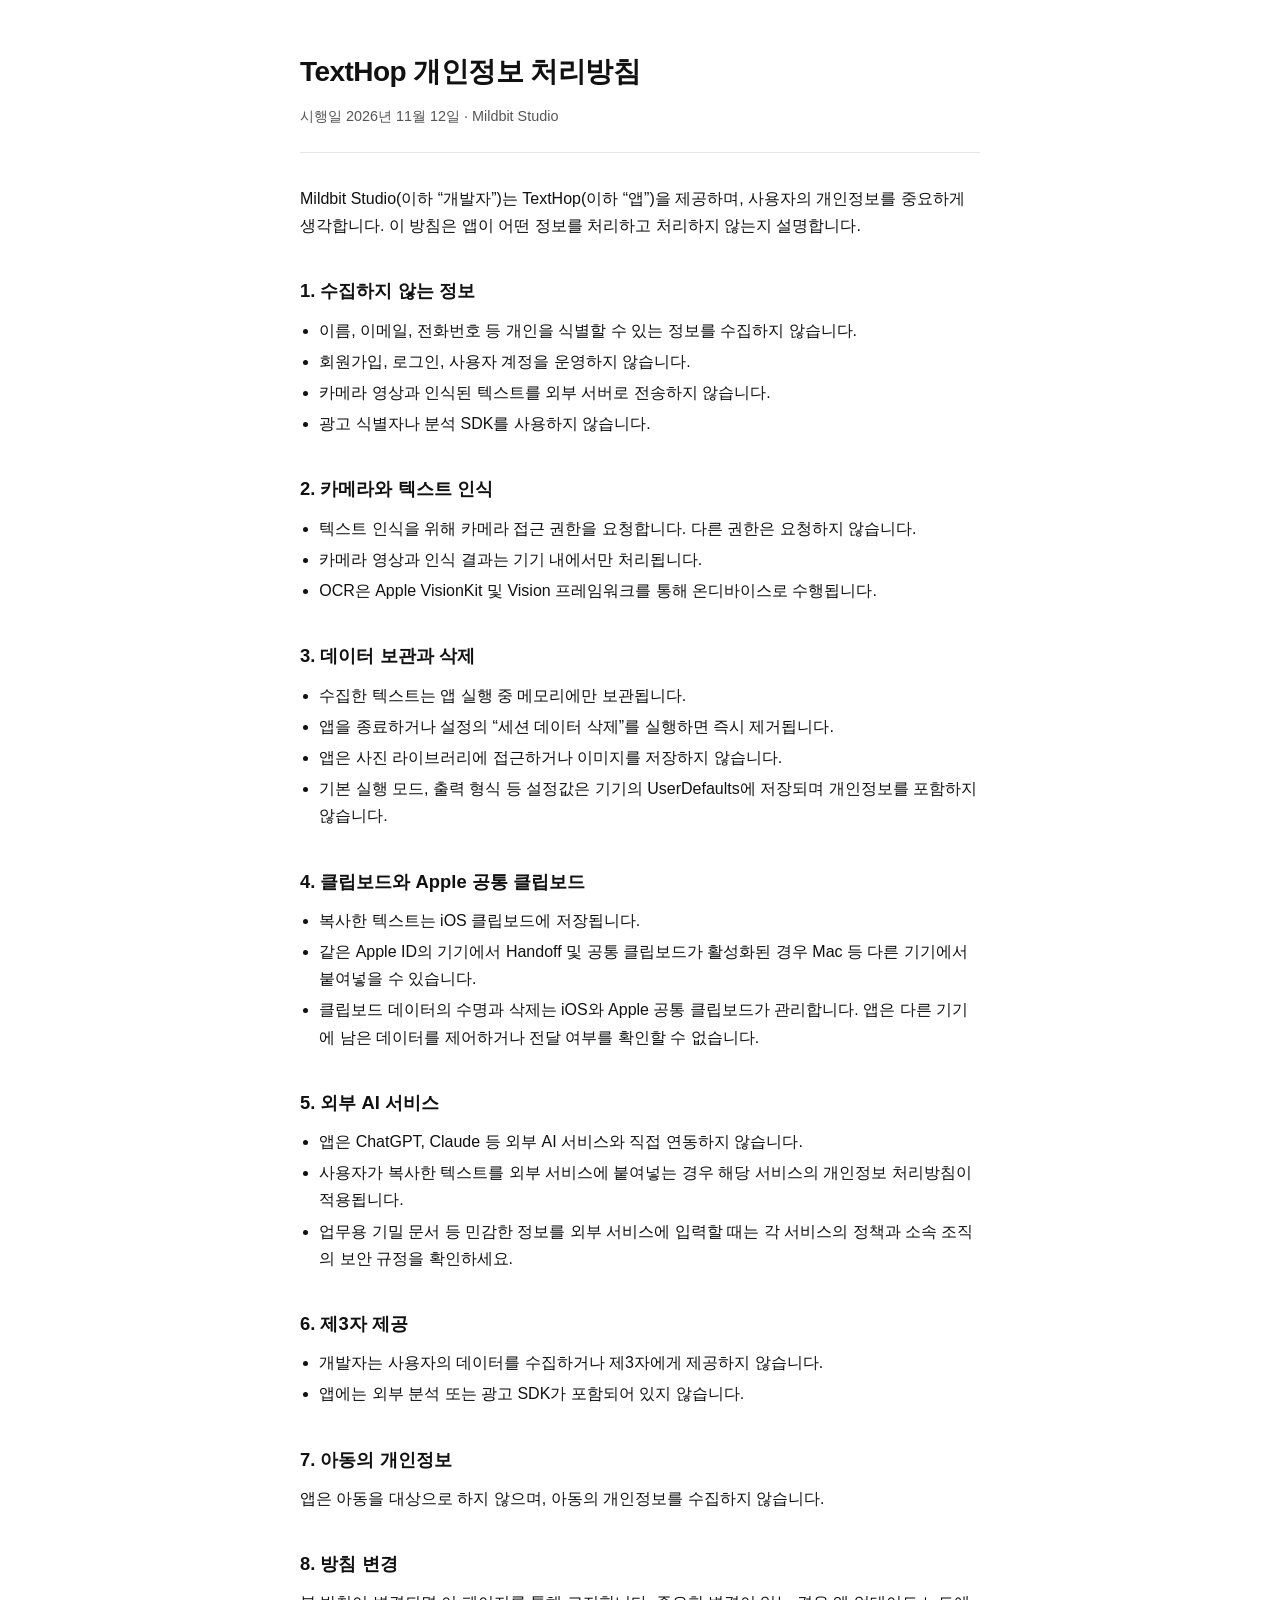
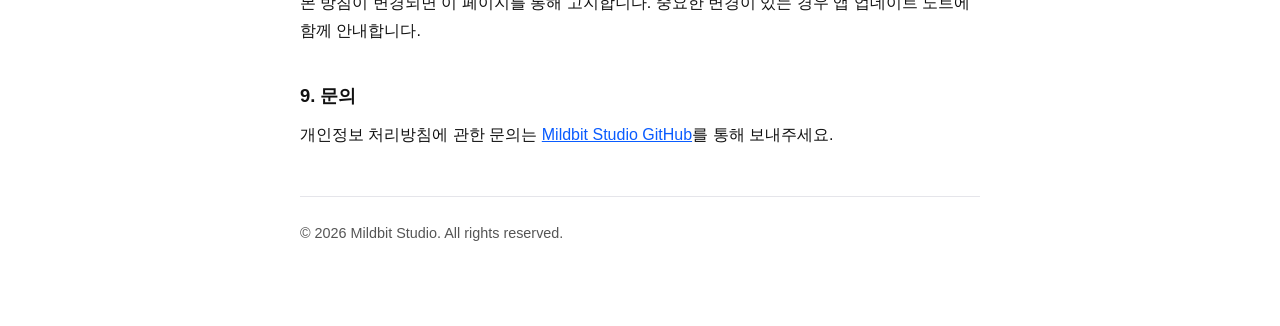
==== index.html @ 2c6ac292 "docs: TextHop 개인정보 처리방침 추가" ====
<!DOCTYPE html>
<html lang="ko">
<head>
<meta charset="utf-8">
<meta name="viewport" content="width=device-width, initial-scale=1">
<title>TextHop 개인정보 처리방침</title>
<style>
  :root {
    color-scheme: light dark;
    --fg: #111;
    --muted: #555;
    --bg: #fff;
    --accent: #0a5cff;
    --border: #e5e5ea;
    --code: #f4f4f7;
  }
  @media (prefers-color-scheme: dark) {
    :root {
      --fg: #f5f5f7;
      --muted: #a1a1a6;
      --bg: #0b0b0f;
      --accent: #5c9dff;
      --border: #2c2c30;
      --code: #1c1c21;
    }
  }
  * { box-sizing: border-box; }
  body {
    margin: 0;
    background: var(--bg);
    color: var(--fg);
    font: 16px/1.7 -apple-system, BlinkMacSystemFont, "Apple SD Gothic Neo", "Segoe UI", Roboto, sans-serif;
    -webkit-font-smoothing: antialiased;
  }
  main { max-width: 720px; margin: 0 auto; padding: 48px 20px 80px; }
  header { padding-bottom: 24px; border-bottom: 1px solid var(--border); margin-bottom: 32px; }
  h1 { font-size: 1.75rem; margin: 0 0 8px; letter-spacing: -0.02em; }
  .meta { color: var(--muted); font-size: 0.9rem; margin: 0; }
  h2 { font-size: 1.15rem; margin: 36px 0 10px; }
  p { margin: 10px 0; }
  ul { padding-left: 1.2em; margin: 10px 0; }
  li { margin: 4px 0; }
  a { color: var(--accent); }
  footer { margin-top: 48px; padding-top: 24px; border-top: 1px solid var(--border); color: var(--muted); font-size: 0.9rem; }
</style>
</head>
<body>
<main>
  <header>
    <h1>TextHop 개인정보 처리방침</h1>
    <p class="meta">시행일 2026년 11월 12일 · Mildbit Studio</p>
  </header>

  <p>Mildbit Studio(이하 “개발자”)는 TextHop(이하 “앱”)을 제공하며, 사용자의 개인정보를 중요하게 생각합니다. 이 방침은 앱이 어떤 정보를 처리하고 처리하지 않는지 설명합니다.</p>

  <h2>1. 수집하지 않는 정보</h2>
  <ul>
    <li>이름, 이메일, 전화번호 등 개인을 식별할 수 있는 정보를 수집하지 않습니다.</li>
    <li>회원가입, 로그인, 사용자 계정을 운영하지 않습니다.</li>
    <li>카메라 영상과 인식된 텍스트를 외부 서버로 전송하지 않습니다.</li>
    <li>광고 식별자나 분석 SDK를 사용하지 않습니다.</li>
  </ul>

  <h2>2. 카메라와 텍스트 인식</h2>
  <ul>
    <li>텍스트 인식을 위해 카메라 접근 권한을 요청합니다. 다른 권한은 요청하지 않습니다.</li>
    <li>카메라 영상과 인식 결과는 기기 내에서만 처리됩니다.</li>
    <li>OCR은 Apple VisionKit 및 Vision 프레임워크를 통해 온디바이스로 수행됩니다.</li>
  </ul>

  <h2>3. 데이터 보관과 삭제</h2>
  <ul>
    <li>수집한 텍스트는 앱 실행 중 메모리에만 보관됩니다.</li>
    <li>앱을 종료하거나 설정의 “세션 데이터 삭제”를 실행하면 즉시 제거됩니다.</li>
    <li>앱은 사진 라이브러리에 접근하거나 이미지를 저장하지 않습니다.</li>
    <li>기본 실행 모드, 출력 형식 등 설정값은 기기의 UserDefaults에 저장되며 개인정보를 포함하지 않습니다.</li>
  </ul>

  <h2>4. 클립보드와 Apple 공통 클립보드</h2>
  <ul>
    <li>복사한 텍스트는 iOS 클립보드에 저장됩니다.</li>
    <li>같은 Apple ID의 기기에서 Handoff 및 공통 클립보드가 활성화된 경우 Mac 등 다른 기기에서 붙여넣을 수 있습니다.</li>
    <li>클립보드 데이터의 수명과 삭제는 iOS와 Apple 공통 클립보드가 관리합니다. 앱은 다른 기기에 남은 데이터를 제어하거나 전달 여부를 확인할 수 없습니다.</li>
  </ul>

  <h2>5. 외부 AI 서비스</h2>
  <ul>
    <li>앱은 ChatGPT, Claude 등 외부 AI 서비스와 직접 연동하지 않습니다.</li>
    <li>사용자가 복사한 텍스트를 외부 서비스에 붙여넣는 경우 해당 서비스의 개인정보 처리방침이 적용됩니다.</li>
    <li>업무용 기밀 문서 등 민감한 정보를 외부 서비스에 입력할 때는 각 서비스의 정책과 소속 조직의 보안 규정을 확인하세요.</li>
  </ul>

  <h2>6. 제3자 제공</h2>
  <ul>
    <li>개발자는 사용자의 데이터를 수집하거나 제3자에게 제공하지 않습니다.</li>
    <li>앱에는 외부 분석 또는 광고 SDK가 포함되어 있지 않습니다.</li>
  </ul>

  <h2>7. 아동의 개인정보</h2>
  <p>앱은 아동을 대상으로 하지 않으며, 아동의 개인정보를 수집하지 않습니다.</p>

  <h2>8. 방침 변경</h2>
  <p>본 방침이 변경되면 이 페이지를 통해 고지합니다. 중요한 변경이 있는 경우 앱 업데이트 노트에 함께 안내합니다.</p>

  <h2>9. 문의</h2>
  <p>개인정보 처리방침에 관한 문의는 <a href="https://github.com/Mildbit-Studio">Mildbit Studio GitHub</a>를 통해 보내주세요.</p>

  <footer>© 2026 Mildbit Studio. All rights reserved.</footer>
</main>
</body>
</html>
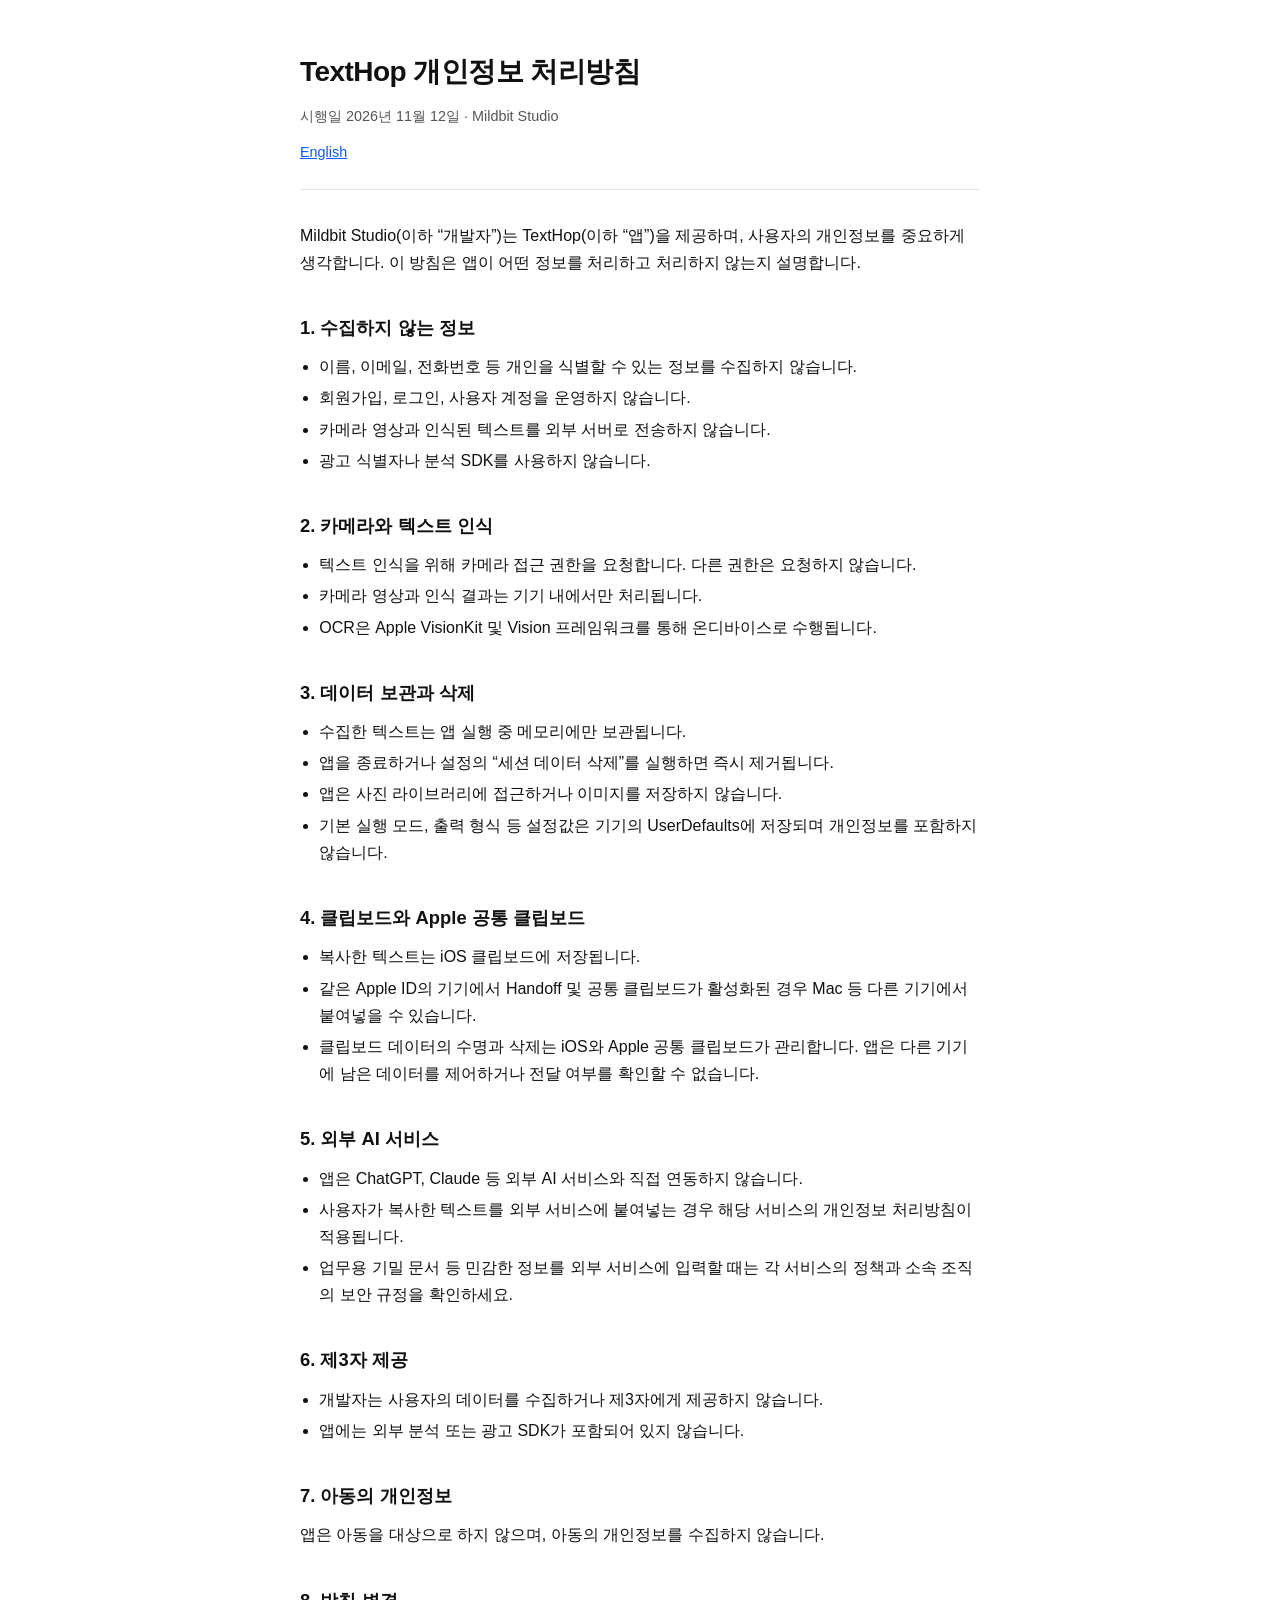
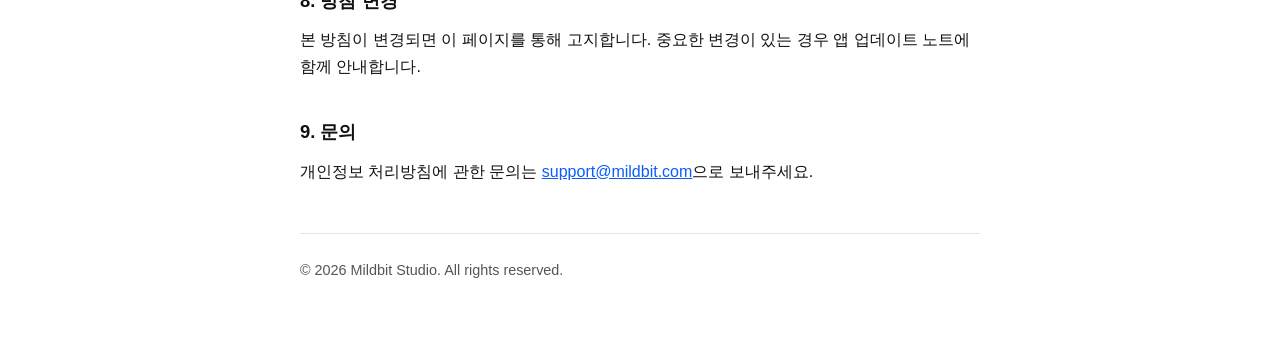
==== commit 7dcf67b5: "docs: 개인정보 처리방침 영문 페이지 추가" ====
--- a/index.html
+++ b/index.html
@@ -4,51 +4,14 @@
 <meta charset="utf-8">
 <meta name="viewport" content="width=device-width, initial-scale=1">
 <title>TextHop 개인정보 처리방침</title>
-<style>
-  :root {
-    color-scheme: light dark;
-    --fg: #111;
-    --muted: #555;
-    --bg: #fff;
-    --accent: #0a5cff;
-    --border: #e5e5ea;
-    --code: #f4f4f7;
-  }
-  @media (prefers-color-scheme: dark) {
-    :root {
-      --fg: #f5f5f7;
-      --muted: #a1a1a6;
-      --bg: #0b0b0f;
-      --accent: #5c9dff;
-      --border: #2c2c30;
-      --code: #1c1c21;
-    }
-  }
-  * { box-sizing: border-box; }
-  body {
-    margin: 0;
-    background: var(--bg);
-    color: var(--fg);
-    font: 16px/1.7 -apple-system, BlinkMacSystemFont, "Apple SD Gothic Neo", "Segoe UI", Roboto, sans-serif;
-    -webkit-font-smoothing: antialiased;
-  }
-  main { max-width: 720px; margin: 0 auto; padding: 48px 20px 80px; }
-  header { padding-bottom: 24px; border-bottom: 1px solid var(--border); margin-bottom: 32px; }
-  h1 { font-size: 1.75rem; margin: 0 0 8px; letter-spacing: -0.02em; }
-  .meta { color: var(--muted); font-size: 0.9rem; margin: 0; }
-  h2 { font-size: 1.15rem; margin: 36px 0 10px; }
-  p { margin: 10px 0; }
-  ul { padding-left: 1.2em; margin: 10px 0; }
-  li { margin: 4px 0; }
-  a { color: var(--accent); }
-  footer { margin-top: 48px; padding-top: 24px; border-top: 1px solid var(--border); color: var(--muted); font-size: 0.9rem; }
-</style>
+<link rel="stylesheet" href="style.css">
 </head>
 <body>
 <main>
   <header>
     <h1>TextHop 개인정보 처리방침</h1>
     <p class="meta">시행일 2026년 11월 12일 · Mildbit Studio</p>
+    <p class="lang"><a href="en/">English</a></p>
   </header>
 
   <p>Mildbit Studio(이하 “개발자”)는 TextHop(이하 “앱”)을 제공하며, 사용자의 개인정보를 중요하게 생각합니다. 이 방침은 앱이 어떤 정보를 처리하고 처리하지 않는지 설명합니다.</p>
@@ -103,7 +66,7 @@
   <p>본 방침이 변경되면 이 페이지를 통해 고지합니다. 중요한 변경이 있는 경우 앱 업데이트 노트에 함께 안내합니다.</p>
 
   <h2>9. 문의</h2>
-  <p>개인정보 처리방침에 관한 문의는 <a href="https://github.com/Mildbit-Studio">Mildbit Studio GitHub</a>를 통해 보내주세요.</p>
+  <p>개인정보 처리방침에 관한 문의는 <a href="mailto:support@mildbit.com">support@mildbit.com</a>으로 보내주세요.</p>
 
   <footer>© 2026 Mildbit Studio. All rights reserved.</footer>
 </main>
--- a/style.css
+++ b/style.css
@@ -0,0 +1,50 @@
+:root {
+  color-scheme: light dark;
+  --fg: #111;
+  --muted: #555;
+  --bg: #fff;
+  --accent: #0a5cff;
+  --border: #e5e5ea;
+}
+
+@media (prefers-color-scheme: dark) {
+  :root {
+    --fg: #f5f5f7;
+    --muted: #a1a1a6;
+    --bg: #0b0b0f;
+    --accent: #5c9dff;
+    --border: #2c2c30;
+  }
+}
+
+* { box-sizing: border-box; }
+
+body {
+  margin: 0;
+  background: var(--bg);
+  color: var(--fg);
+  font: 16px/1.7 -apple-system, BlinkMacSystemFont, "Apple SD Gothic Neo", "Segoe UI", Roboto, sans-serif;
+  -webkit-font-smoothing: antialiased;
+}
+
+main { max-width: 720px; margin: 0 auto; padding: 48px 20px 80px; }
+
+header { padding-bottom: 24px; border-bottom: 1px solid var(--border); margin-bottom: 32px; }
+
+h1 { font-size: 1.75rem; margin: 0 0 8px; letter-spacing: -0.02em; }
+
+.meta { color: var(--muted); font-size: 0.9rem; margin: 0; }
+
+.lang { margin: 12px 0 0; font-size: 0.9rem; }
+
+h2 { font-size: 1.15rem; margin: 36px 0 10px; }
+
+p { margin: 10px 0; }
+
+ul { padding-left: 1.2em; margin: 10px 0; }
+
+li { margin: 4px 0; }
+
+a { color: var(--accent); }
+
+footer { margin-top: 48px; padding-top: 24px; border-top: 1px solid var(--border); color: var(--muted); font-size: 0.9rem; }
